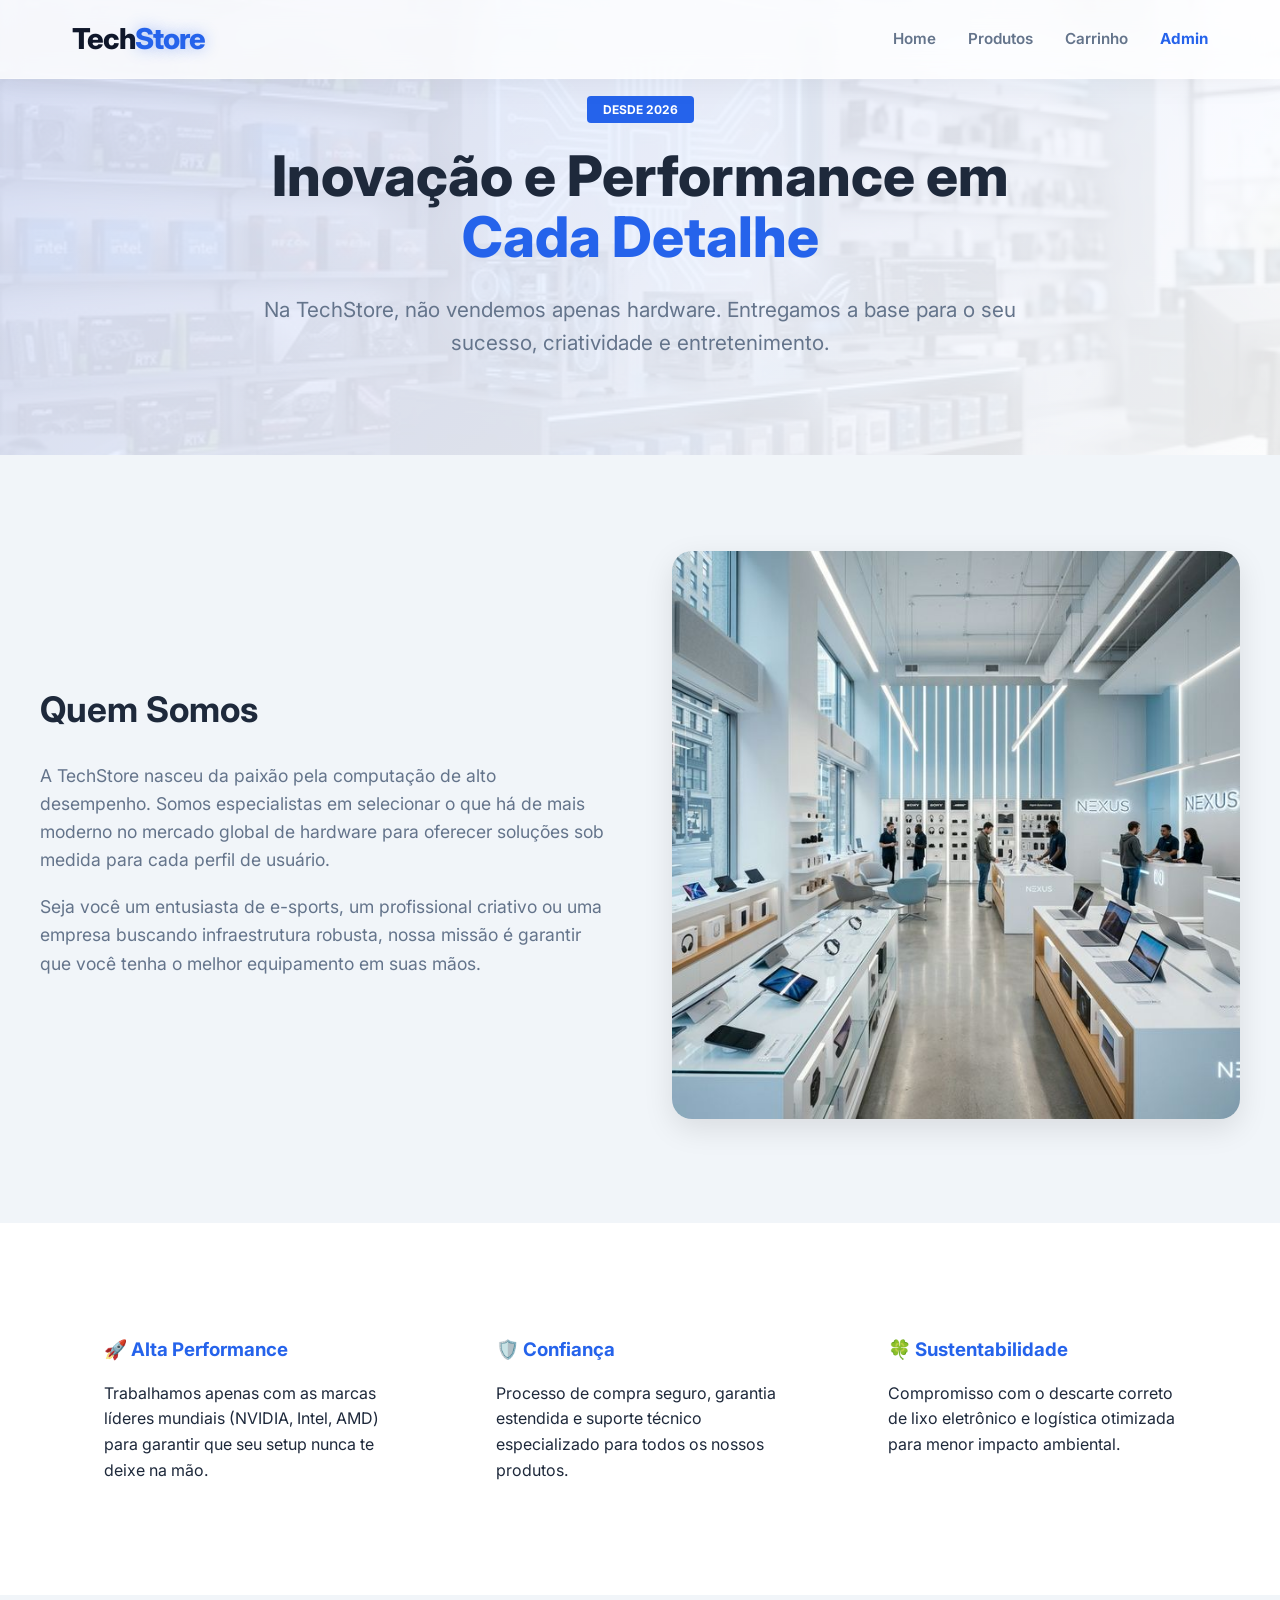
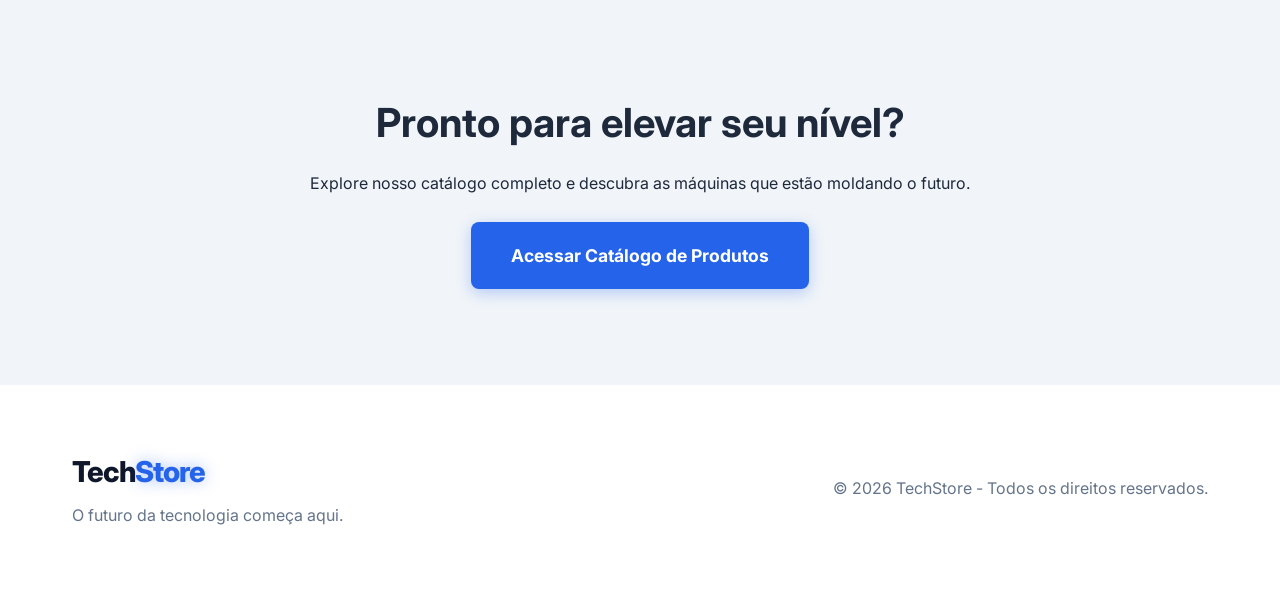
==== frontend/index.html @ 0a461e76 "first commit" ====
<!DOCTYPE html>
<html lang="pt-br">
<head>
    <meta charset="UTF-8">
    <meta name="viewport" content="width=device-width, initial-scale=1.0">
    <title>TechStore | Excelência em Tecnologia</title>
    <link rel="stylesheet" href="css/style.css">
    <link href="https://fonts.googleapis.com/css2?family=Inter:wght@400;600;700;800&display=swap" rel="stylesheet">
</head>
<body>
    <!-- Header -->
    <header class="navbar">
        <div class="container nav-content">
            <a href="index.html" class="logo">Tech<span>Store</span></a>
            <nav>
                <ul>
                    <li><a href="index.html" class="active">Home</a></li>
                    <li><a href="produtos.html">Produtos</a></li>
                    <li><a href="carrinho.html">Carrinho</a></li>
                    <li><a href="/admin/login.html" style="color: var(--primary); font-weight: 700;">Admin</a></li>
                </ul>
            </nav>
        </div>
    </header>

    <!-- Seção de Apresentação -->
    <main>
        <section class="hero-presentation">
            <div class="container">
                <div class="presentation-header">
                    <span class="badge">DESDE 2026</span>
                    <h1>Inovação e Performance em <span>Cada Detalhe</span></h1>
                    <p class="lead">Na TechStore, não vendemos apenas hardware. Entregamos a base para o seu sucesso, criatividade e entretenimento.</p>
                </div>
            </div>
        </section>

        <section class="container about-us">
            <div class="about-grid">
                <div class="about-content">
                    <h2>Quem Somos</h2>
                    <p>A TechStore nasceu da paixão pela computação de alto desempenho. Somos especialistas em selecionar o que há de mais moderno no mercado global de hardware para oferecer soluções sob medida para cada perfil de usuário.</p>
                    <p>Seja você um entusiasta de e-sports, um profissional criativo ou uma empresa buscando infraestrutura robusta, nossa missão é garantir que você tenha o melhor equipamento em suas mãos.</p>
                </div>
                <div class="about-img">
                    <img src="img/store.png" alt="Nossa Loja" style="width: 100%; border-radius: 20px; box-shadow: 0 10px 30px rgba(0,0,0,0.1);">
                </div>
            </div>
        </section>

        <section class="values-bg">
            <div class="container values-grid">
                <div class="value-card">
                    <h3>🚀 Alta Performance</h3>
                    <p>Trabalhamos apenas com as marcas líderes mundiais (NVIDIA, Intel, AMD) para garantir que seu setup nunca te deixe na mão.</p>
                </div>
                <div class="value-card">
                    <h3>🛡️ Confiança</h3>
                    <p>Processo de compra seguro, garantia estendida e suporte técnico especializado para todos os nossos produtos.</p>
                </div>
                <div class="value-card">
                    <h3>🍀 Sustentabilidade</h3>
                    <p>Compromisso com o descarte correto de lixo eletrônico e logística otimizada para menor impacto ambiental.</p>
                </div>
            </div>
        </section>

        <section class="container call-to-action">
            <h2>Pronto para elevar seu nível?</h2>
            <p>Explore nosso catálogo completo e descubra as máquinas que estão moldando o futuro.</p>
            <br>
            <a href="produtos.html" class="btn-primary">Acessar Catálogo de Produtos</a>
        </section>
    </main>

    <!-- Footer -->
    <footer>
        <div class="container footer-grid">
            <div class="footer-info">
                <div class="logo">Tech<span>Store</span></div>
                <p>O futuro da tecnologia começa aqui.</p>
            </div>
            <div class="footer-contact">
                <p>© 2026 TechStore - Todos os direitos reservados.</p>
            </div>
        </div>
    </footer>
</body>
</html>
---- frontend/css/style.css ----
/* TECHSTORE - CLEAN TECH THEME EXTENDED */

:root {
    --primary: #2563eb;
    --primary-glow: rgba(37, 99, 235, 0.4);
    --secondary: #00f2fe;
    --dark: #0f172a;
    --white: #ffffff;
    --gray: #f8fafc;
    --text: #1e293b;
    --text-muted: #64748b;
    --glass: rgba(255, 255, 255, 0.8);
}

* { margin: 0; padding: 0; box-sizing: border-box; font-family: 'Inter', sans-serif; transition: all 0.3s ease; }

body { background-color: #f1f5f9; color: var(--text); line-height: 1.6; overflow-x: hidden; }

/* Scrollbar estilizada */
::-webkit-scrollbar { width: 8px; }
::-webkit-scrollbar-track { background: var(--gray); }
::-webkit-scrollbar-thumb { background: #cbd5e1; border-radius: 10px; }
::-webkit-scrollbar-thumb:hover { background: var(--primary); }

.container { max-width: 1200px; margin: 0 auto; padding: 0 2rem; }

/* Navbar */
.navbar { 
    background: var(--glass);
    backdrop-filter: blur(12px);
    -webkit-backdrop-filter: blur(12px);
    padding: 1rem 0; 
    position: fixed; 
    width: 100%; 
    top: 0; 
    z-index: 1000; 
    border-bottom: 1px solid rgba(255, 255, 255, 0.3);
    box-shadow: 0 4px 30px rgba(0, 0, 0, 0.05);
}
.nav-content { display: flex; justify-content: space-between; align-items: center; }
.logo { font-size: 1.8rem; font-weight: 800; color: var(--dark); text-decoration: none; letter-spacing: -1px; }
.logo span { color: var(--primary); text-shadow: 0 0 15px var(--primary-glow); }
nav ul { display: flex; list-style: none; gap: 2rem; }
nav ul li a { text-decoration: none; color: var(--text-muted); font-weight: 600; font-size: 0.95rem; }
nav ul li a:hover { color: var(--primary); }

/* Barra de Busca Estilizada */
.search-bar { flex: 0 1 300px; margin: 0 2rem; position: relative; }
.search-bar input { 
    width: 100%; 
    padding: 0.8rem 1.2rem; 
    border-radius: 50px; 
    border: 1px solid #e2e8f0; 
    background: #fdfdfd; 
    outline: none;
    font-size: 0.9rem;
    box-shadow: inset 0 2px 4px rgba(0,0,0,0.02);
}
.search-bar input:focus { 
    border-color: var(--primary); 
    box-shadow: 0 0 0 4px var(--primary-glow); 
}

/* Hero Presentation */
.hero-presentation { 
    padding: 6rem 0; 
    background: linear-gradient(135deg, rgba(224, 231, 255, 0.9) 0%, rgba(255, 255, 255, 0.9) 100%), url('../img/bg.png') center/cover no-repeat;
    text-align: center; 
}
.presentation-header { max-width: 800px; margin: 0 auto; }
.badge { background: var(--primary); color: white; padding: 0.4rem 1rem; border-radius: 4px; font-weight: 700; font-size: 0.75rem; }
.hero-presentation h1 { font-size: 3.5rem; font-weight: 800; margin: 1.5rem 0; line-height: 1.1; }
.hero-presentation h1 span { color: var(--primary); }
.lead { font-size: 1.3rem; color: var(--text-muted); }

/* About Us */
.about-us { padding: 6rem 0; }
.about-grid { display: grid; grid-template-columns: 1fr 1fr; gap: 4rem; align-items: center; }
.about-content h2 { font-size: 2.2rem; margin-bottom: 1.5rem; }
.about-content p { margin-bottom: 1.2rem; color: var(--text-muted); font-size: 1.1rem; }
.about-img-placeholder { background: #e2e8f0; height: 350px; border-radius: 20px; display: flex; align-items: center; justify-content: center; color: #94a3b8; font-weight: 700; }

/* Values */
.values-bg { background: var(--white); padding: 5rem 0; border-top: 1px solid var(--border); border-bottom: 1px solid var(--border); }
.values-grid { display: grid; grid-template-columns: repeat(3, 1fr); gap: 2.5rem; }
.value-card { padding: 2rem; background: var(--bg-light); border-radius: 15px; transition: 0.3s; }
.value-card:hover { transform: translateY(-5px); box-shadow: 0 10px 20px rgba(0,0,0,0.05); }
.value-card h3 { margin-bottom: 1rem; color: var(--primary); }

/* Products Grid (Reused in produtos.html) */
.products { padding-bottom: 6rem; }
.section-title { font-size: 2.2rem; text-align: center; margin-bottom: 3rem; }
.section-title span { color: var(--primary); }
.product-grid { display: grid; grid-template-columns: repeat(auto-fit, minmax(260px, 1fr)); gap: 2rem; margin-top: 2rem; }

.product-card { 
    background: var(--white); 
    padding: 2rem; 
    border-radius: 24px; 
    box-shadow: 0 10px 25px -5px rgba(0, 0, 0, 0.05); 
    text-align: center; 
    border: 1px solid rgba(226, 232, 240, 0.8);
    position: relative;
    overflow: hidden;
    cursor: pointer;
}

.product-card:hover { 
    transform: translateY(-10px); 
    box-shadow: 0 20px 40px -10px rgba(37, 99, 235, 0.15);
    border-color: var(--primary);
}

.product-card .img-box { 
    height: 180px; 
    margin-bottom: 1.5rem; 
    display: flex; 
    align-items: center; 
    justify-content: center;
    background: #f1f5f9;
    border-radius: 16px;
}
.product-card .img-box img { max-width: 100%; max-height: 140px; filter: drop-shadow(0 10px 15px rgba(0,0,0,0.1)); }
.product-card:hover .img-box img { transform: scale(1.1) rotate(2deg); }

.product-card h3 { font-size: 1.1rem; margin-bottom: 0.5rem; color: var(--dark); font-weight: 700; height: 3rem; display: flex; align-items: center; justify-content: center; }
.product-card .price { font-size: 1.4rem; color: var(--primary); font-weight: 800; margin-bottom: 1.5rem; }

.btn-buy { 
    background: linear-gradient(135deg, var(--primary) 0%, #1e40af 100%);
    color: white; 
    border: none; 
    padding: 0.8rem 2rem; 
    border-radius: 50px; 
    cursor: pointer; 
    font-weight: 700; 
    width: 100%;
    box-shadow: 0 4px 14px 0 var(--primary-glow);
}
.btn-buy:hover { transform: scale(1.02); filter: brightness(1.1); }

/* CTA */
.call-to-action { padding: 6rem 0; text-align: center; }
.call-to-action h2 { font-size: 2.5rem; margin-bottom: 1rem; }
.btn-primary { display: inline-block; background: var(--primary); color: white; padding: 1.2rem 2.5rem; border-radius: 8px; text-decoration: none; font-weight: 700; font-size: 1.1rem; box-shadow: 0 4px 15px rgba(37, 99, 235, 0.3); }

/* Footer */
footer { background: var(--white); padding: 4rem 0; border-top: 1px solid var(--border); }
.footer-grid { display: flex; justify-content: space-between; align-items: center; }
.footer-info p { color: var(--text-muted); margin-top: 0.5rem; }
.footer-contact { text-align: right; color: var(--text-muted); }

/* Mobile */
@media (max-width: 768px) {
    .hero-presentation h1 { font-size: 2.5rem; }
    .about-grid, .values-grid { grid-template-columns: 1fr; }
    .footer-grid { flex-direction: column; text-align: center; gap: 2rem; }
    .footer-contact { text-align: center; }
}
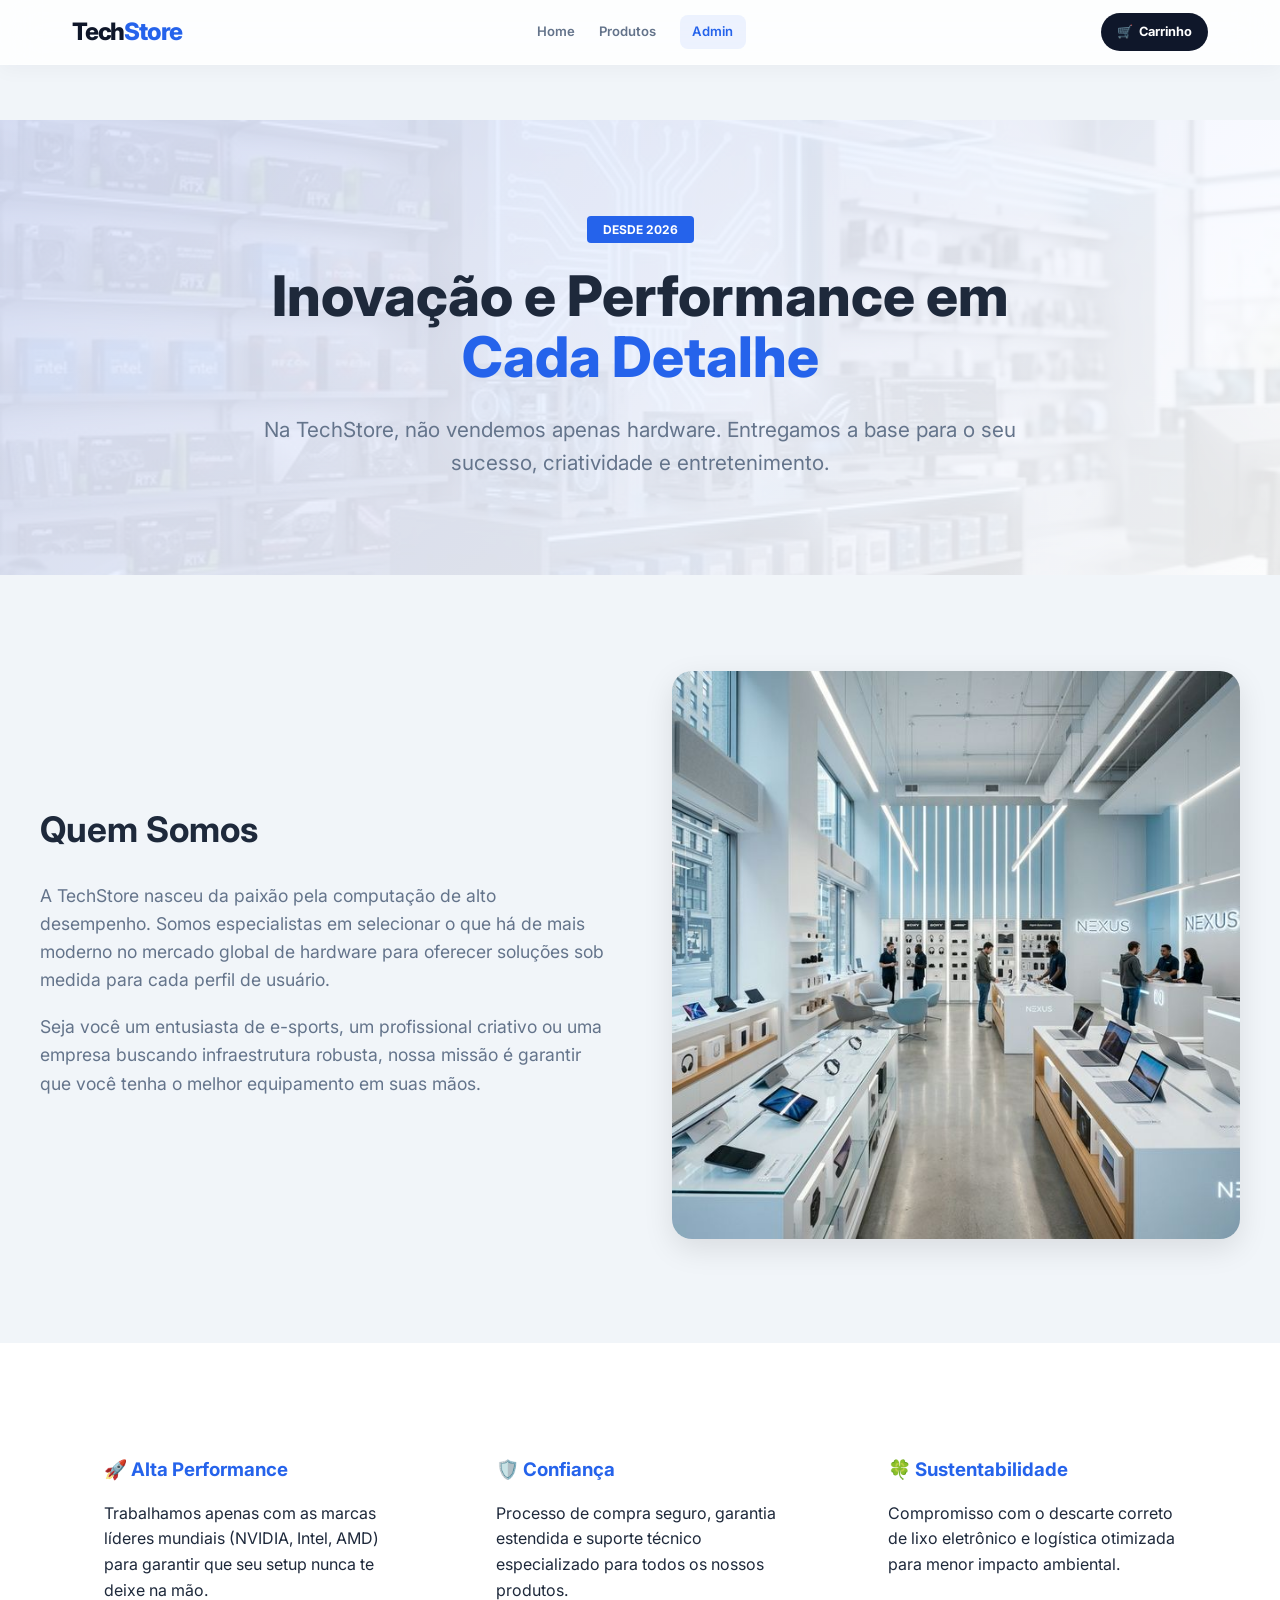
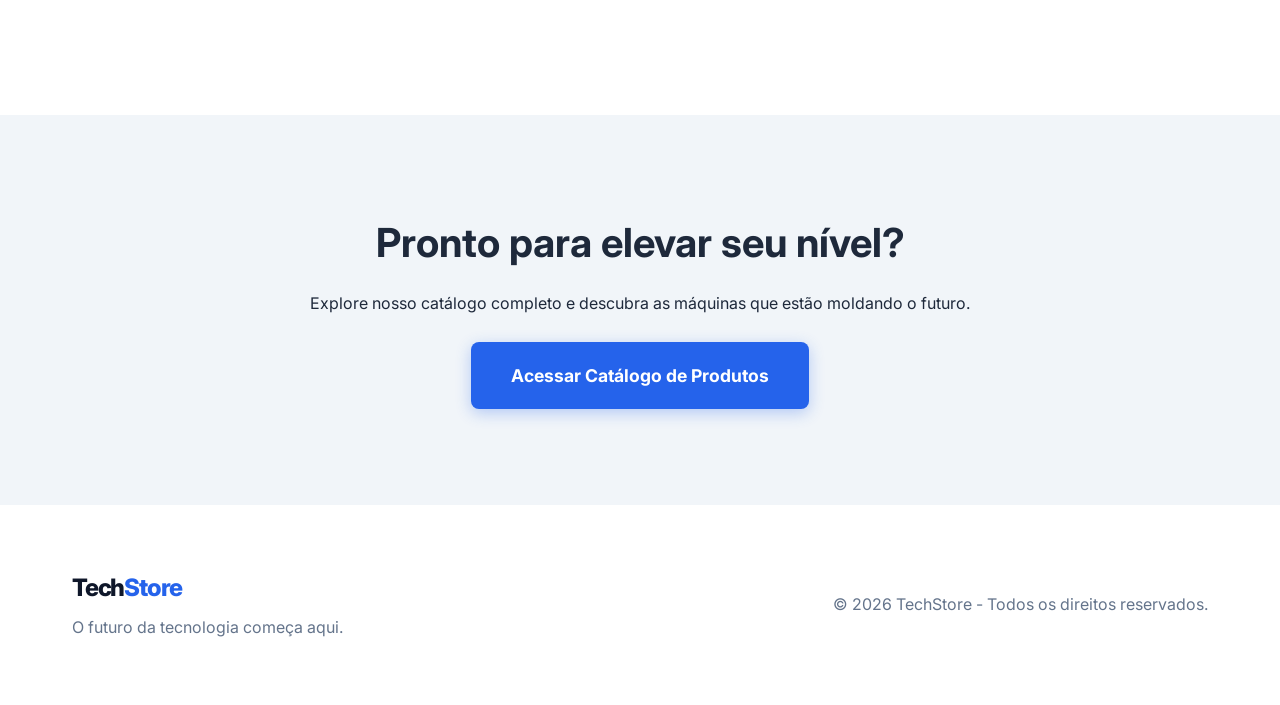
==== commit f34892e8: "Correções no dashboard admin" ====
--- a/frontend/index.html
+++ b/frontend/index.html
@@ -16,10 +16,10 @@
                 <ul>
                     <li><a href="index.html" class="active">Home</a></li>
                     <li><a href="produtos.html">Produtos</a></li>
-                    <li><a href="carrinho.html">Carrinho</a></li>
-                    <li><a href="/admin/login.html" style="color: var(--primary); font-weight: 700;">Admin</a></li>
+                    <li><a href="/admin/dashboard.html" class="nav-admin">Admin</a></li>
                 </ul>
             </nav>
+            <div class="cart-link"><a href="carrinho.html"><span>🛒</span> Carrinho</a></div>
         </div>
     </header>
 
--- a/frontend/css/style.css
+++ b/frontend/css/style.css
@@ -14,7 +14,13 @@
 
 * { margin: 0; padding: 0; box-sizing: border-box; font-family: 'Inter', sans-serif; transition: all 0.3s ease; }
 
-body { background-color: #f1f5f9; color: var(--text); line-height: 1.6; overflow-x: hidden; }
+body { 
+    background-color: #f1f5f9; 
+    color: var(--text); 
+    line-height: 1.6; 
+    overflow-x: hidden; 
+    padding-top: 120px; /* Aumentado de 85px para 120px para cobrir a navbar premium */
+}
 
 /* Scrollbar estilizada */
 ::-webkit-scrollbar { width: 8px; }
@@ -26,40 +32,79 @@
 
 /* Navbar */
 .navbar { 
-    background: var(--glass);
-    backdrop-filter: blur(12px);
-    -webkit-backdrop-filter: blur(12px);
-    padding: 1rem 0; 
+    background: rgba(255, 255, 255, 0.85);
+    backdrop-filter: blur(20px);
+    -webkit-backdrop-filter: blur(20px);
+    padding: 0.8rem 0; 
     position: fixed; 
     width: 100%; 
     top: 0; 
     z-index: 1000; 
-    border-bottom: 1px solid rgba(255, 255, 255, 0.3);
-    box-shadow: 0 4px 30px rgba(0, 0, 0, 0.05);
-}
-.nav-content { display: flex; justify-content: space-between; align-items: center; }
-.logo { font-size: 1.8rem; font-weight: 800; color: var(--dark); text-decoration: none; letter-spacing: -1px; }
-.logo span { color: var(--primary); text-shadow: 0 0 15px var(--primary-glow); }
-nav ul { display: flex; list-style: none; gap: 2rem; }
-nav ul li a { text-decoration: none; color: var(--text-muted); font-weight: 600; font-size: 0.95rem; }
+    border-bottom: 1px solid rgba(255, 255, 255, 0.4);
+    box-shadow: 0 4px 20px rgba(15, 23, 42, 0.04);
+}
+.nav-content { display: flex; justify-content: space-between; align-items: center; gap: 1rem; }
+.logo { font-size: 1.5rem; font-weight: 800; color: var(--dark); text-decoration: none; letter-spacing: -1.2px; transition: 0.3s; flex-shrink: 0; }
+.logo span { color: var(--primary); }
+
+nav { flex-shrink: 0; }
+nav ul { display: flex; list-style: none; gap: 1.5rem; align-items: center; }
+nav ul li { white-space: nowrap; display: flex; align-items: center; }
+nav ul li a { 
+    text-decoration: none; 
+    color: var(--text-muted); 
+    font-weight: 600; 
+    font-size: 0.82rem; 
+    position: relative;
+    padding: 0.4rem 0;
+    transition: 0.2s;
+}
 nav ul li a:hover { color: var(--primary); }
 
+/* Destaque para o link de Admin */
+.nav-admin { 
+    color: var(--primary) !important; 
+    background: rgba(37, 99, 235, 0.08);
+    padding: 0.4rem 0.8rem !important;
+    border-radius: 8px;
+}
+.nav-admin:hover { background: rgba(37, 99, 235, 0.15); }
+
 /* Barra de Busca Estilizada */
-.search-bar { flex: 0 1 300px; margin: 0 2rem; position: relative; }
+.search-bar { flex: 1; min-width: 120px; max-width: 280px; margin: 0 1rem; position: relative; }
 .search-bar input { 
     width: 100%; 
-    padding: 0.8rem 1.2rem; 
-    border-radius: 50px; 
+    padding: 0.55rem 1.1rem; 
+    border-radius: 100px; 
     border: 1px solid #e2e8f0; 
-    background: #fdfdfd; 
+    background: #f8fafc; 
     outline: none;
-    font-size: 0.9rem;
-    box-shadow: inset 0 2px 4px rgba(0,0,0,0.02);
+    font-size: 0.8rem;
+    transition: 0.3s ease;
 }
 .search-bar input:focus { 
     border-color: var(--primary); 
-    box-shadow: 0 0 0 4px var(--primary-glow); 
-}
+    background: #fff;
+    width: 110%;
+    transform: translateX(-5%);
+}
+
+.cart-link { flex-shrink: 0; }
+.cart-link a {
+    text-decoration: none;
+    background: var(--dark);
+    color: white;
+    padding: 0.55rem 1rem;
+    border-radius: 100px;
+    font-weight: 700;
+    font-size: 0.8rem;
+    display: flex;
+    align-items: center;
+    gap: 0.4rem;
+    transition: 0.3s;
+}
+.cart-link a:hover { transform: translateY(-2px); box-shadow: 0 5px 15px rgba(15, 23, 42, 0.2); }
+.cart-link a:hover { transform: translateY(-3px) scale(1.05); box-shadow: 0 10px 20px rgba(15, 23, 42, 0.2); }
 
 /* Hero Presentation */
 .hero-presentation { 
@@ -89,7 +134,7 @@
 
 /* Products Grid (Reused in produtos.html) */
 .products { padding-bottom: 6rem; }
-.section-title { font-size: 2.2rem; text-align: center; margin-bottom: 3rem; }
+.section-title { font-size: 2.2rem; text-align: center; margin-bottom: 3rem; padding-top: 1.5rem; }
 .section-title span { color: var(--primary); }
 .product-grid { display: grid; grid-template-columns: repeat(auto-fit, minmax(260px, 1fr)); gap: 2rem; margin-top: 2rem; }
 
@@ -150,10 +195,82 @@
 .footer-info p { color: var(--text-muted); margin-top: 0.5rem; }
 .footer-contact { text-align: right; color: var(--text-muted); }
 
-/* Mobile */
+/* Cart Specifics */
+.cart-list { display: flex; flex-direction: column; gap: 1.5rem; max-width: 800px; margin: 0 auto; }
+.cart-item-card { 
+    background: var(--white); 
+    display: flex; 
+    align-items: center; 
+    padding: 1.5rem; 
+    border-radius: 20px; 
+    border: 1px solid rgba(226, 232, 240, 0.8);
+    box-shadow: 0 4px 15px rgba(0,0,0,0.03);
+    gap: 2rem;
+}
+.cart-item-img { font-size: 2.5rem; background: var(--gray); padding: 1rem; border-radius: 12px; }
+.cart-item-info { flex: 1; }
+.cart-item-info h3 { font-size: 1.1rem; color: var(--dark); margin-bottom: 0.2rem; }
+.cart-item-info .price { color: var(--primary); font-weight: 700; }
+
+.btn-remove { 
+    background: #fee2e2; 
+    color: #ef4444; 
+    border: none; 
+    padding: 0.6rem 1.2rem; 
+    border-radius: 8px; 
+    font-weight: 700; 
+    cursor: pointer; 
+    font-size: 0.8rem;
+    transition: 0.2s;
+}
+.btn-remove:hover { background: #fecaca; transform: scale(1.05); }
+
+.cart-summary-box { 
+    max-width: 800px; 
+    margin: 3rem auto; 
+    background: var(--white); 
+    padding: 2.5rem; 
+    border-radius: 24px; 
+    box-shadow: 0 20px 40px rgba(15, 23, 42, 0.08); 
+    text-align: center;
+    border: 1px solid rgba(226, 232, 240, 0.5);
+}
+.cart-summary-box h2 { font-size: 1.8rem; margin-bottom: 1.5rem; }
+.cart-summary-box .total-val { color: var(--primary); font-weight: 800; font-size: 2.5rem; }
+
+.btn-checkout { 
+    background: var(--primary); 
+    color: white; 
+    border: none; 
+    padding: 1.2rem 3rem; 
+    border-radius: 50px; 
+    font-weight: 700; 
+    font-size: 1.1rem; 
+    cursor: pointer;
+    box-shadow: 0 10px 25px var(--primary-glow);
+    transition: 0.3s;
+}
+.btn-checkout:hover { transform: translateY(-3px); filter: brightness(1.1); }
+
+.btn-clear { 
+    background: transparent; 
+    color: #94a3b8; 
+    border: 2px solid #e2e8f0; 
+    padding: 1rem 2rem; 
+    border-radius: 50px; 
+    font-weight: 700; 
+    cursor: pointer;
+    transition: 0.2s;
+}
+.btn-clear:hover { border-color: #ef4444; color: #ef4444; }
+
+/* Empty state */
+.empty-cart-container { text-align: center; padding: 5rem 0; }
+.empty-cart-container .icon { font-size: 5rem; margin-bottom: 2rem; opacity: 0.3; }
+
+/* Responsive adjustments */
 @media (max-width: 768px) {
-    .hero-presentation h1 { font-size: 2.5rem; }
-    .about-grid, .values-grid { grid-template-columns: 1fr; }
-    .footer-grid { flex-direction: column; text-align: center; gap: 2rem; }
-    .footer-contact { text-align: center; }
-}
+    .cart-item-card { flex-direction: column; text-align: center; gap: 1rem; }
+    .nav-content { flex-direction: column; gap: 1rem; }
+    .search-bar { width: 100%; max-width: none; margin: 0.5rem 0; }
+}
